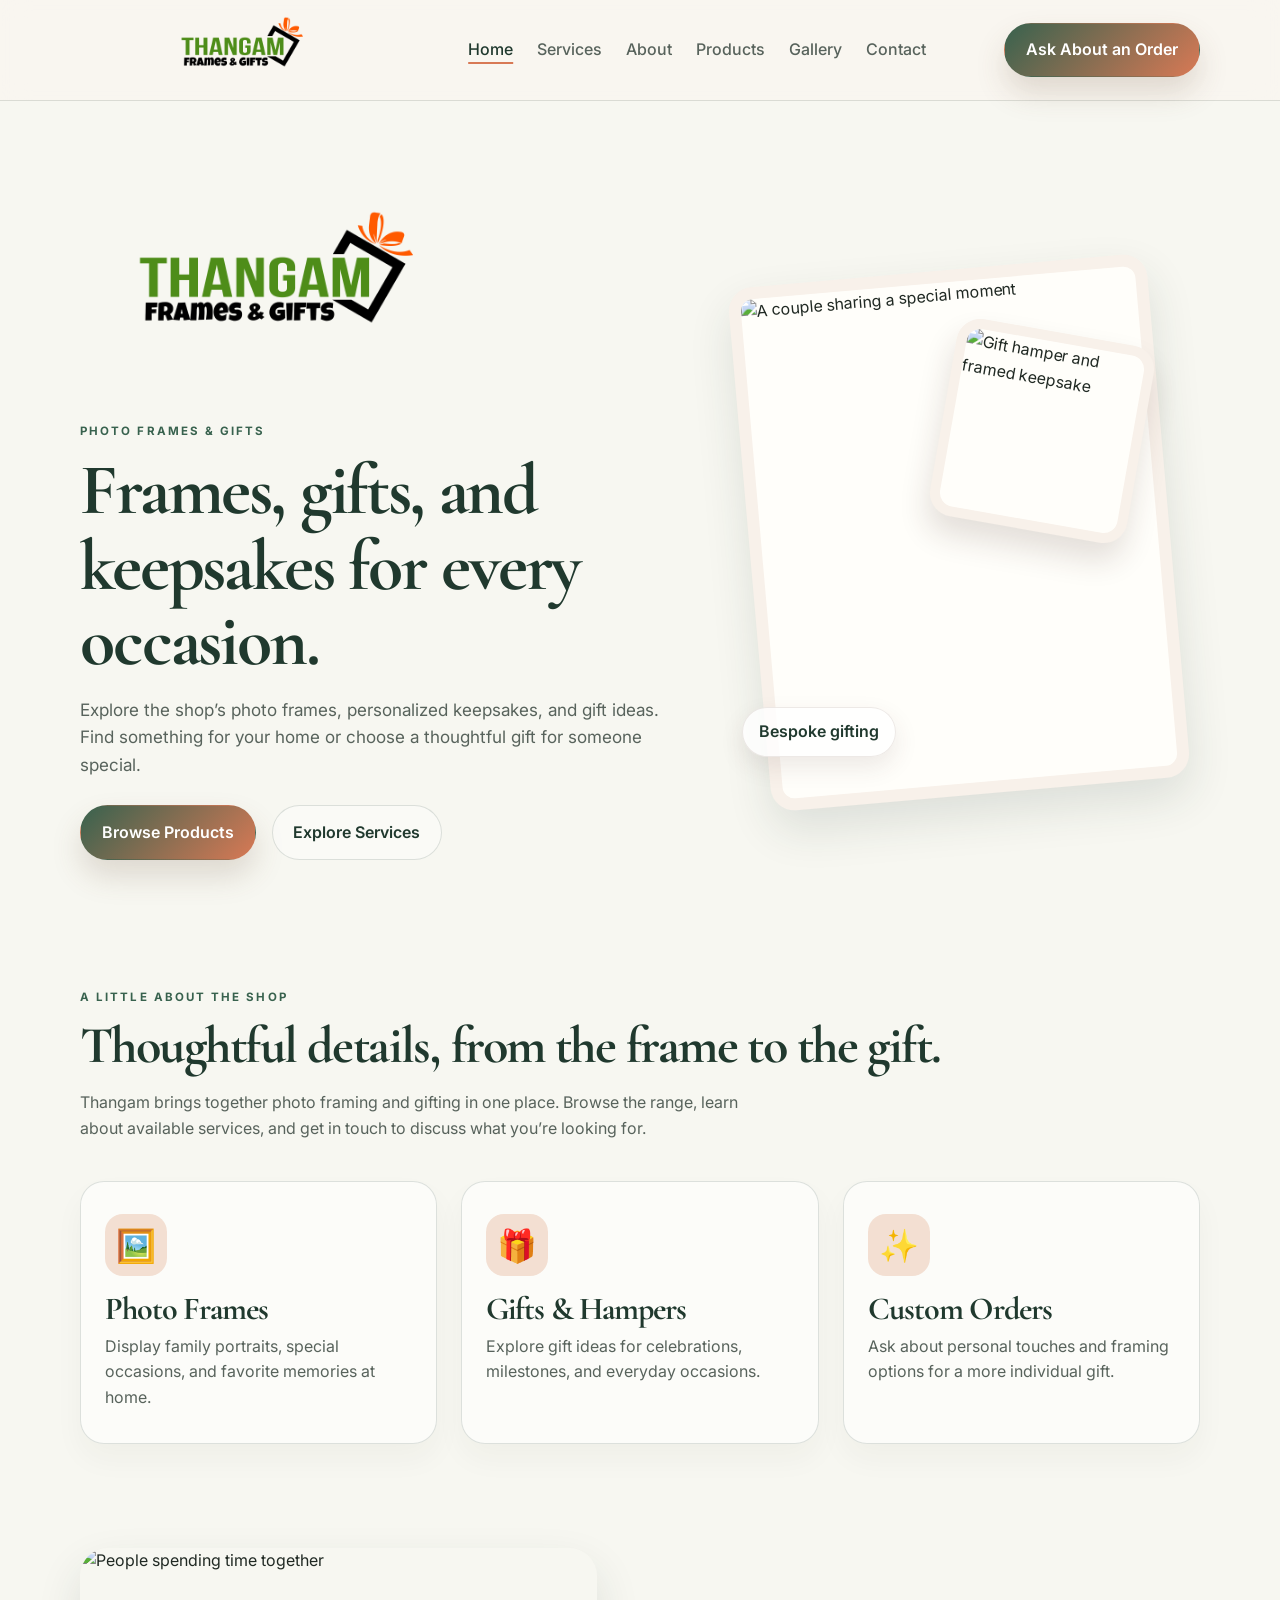
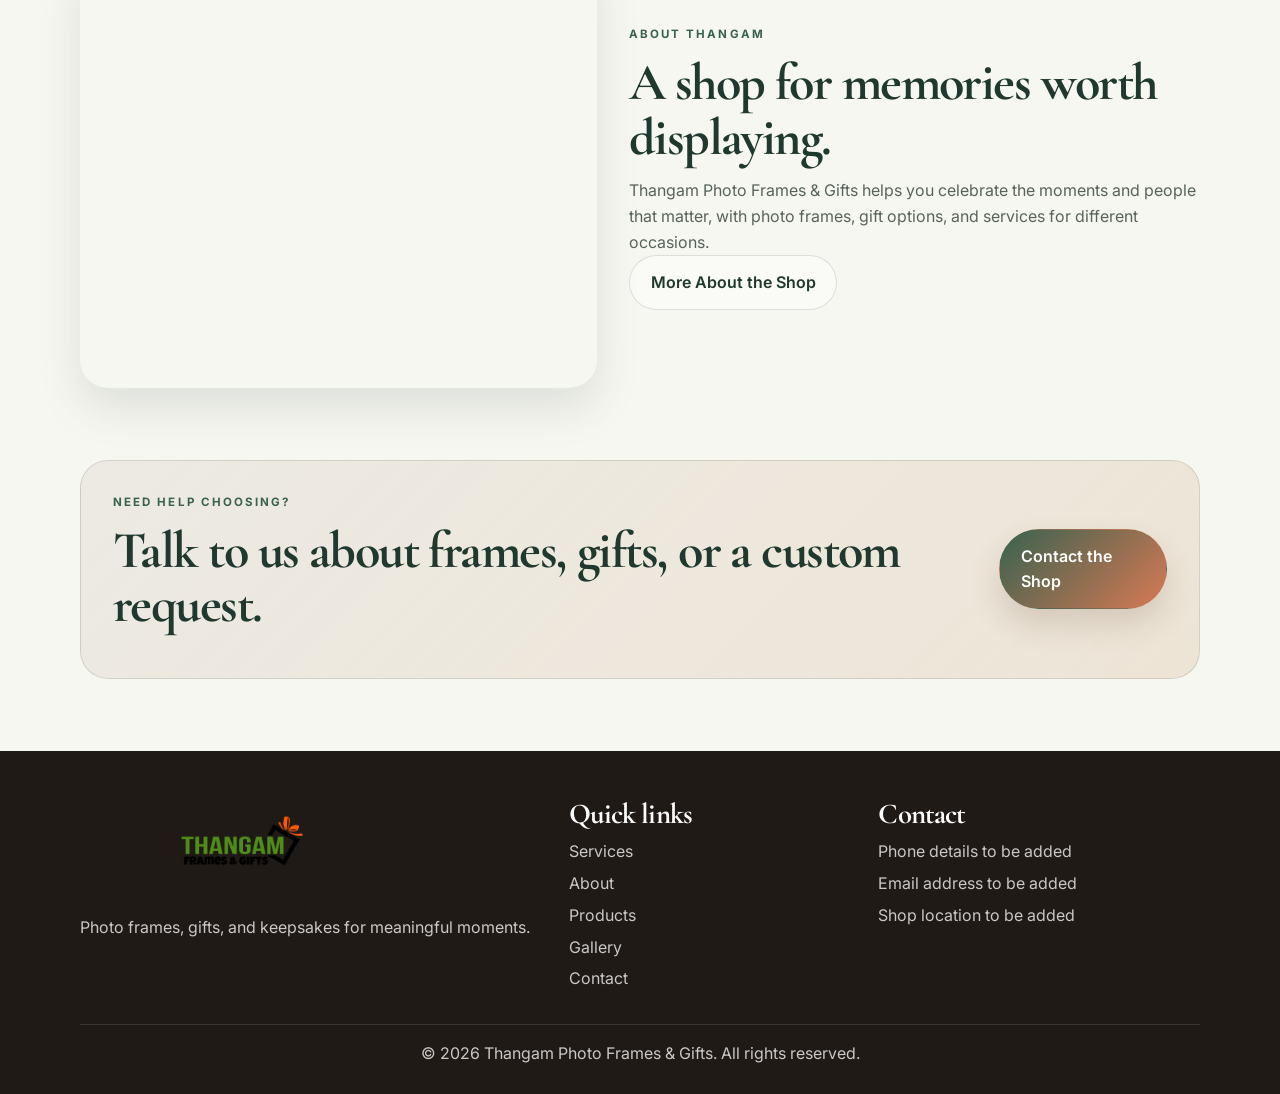
==== index.html @ ed3490eb "chnages" ====
<!DOCTYPE html>
<html lang="en">
  <head>
    <meta charset="UTF-8" />
    <meta name="viewport" content="width=device-width, initial-scale=1.0" />
    <title>Thangam Photo Frames & Gifts</title>
    <meta
      name="description"
      content="Thangam Photo Frames & Gifts offers beautifully crafted photo frames, custom gifting ideas, and meaningful keepsakes for every occasion."
    />
    <link rel="preconnect" href="https://fonts.googleapis.com" />
    <link rel="preconnect" href="https://fonts.gstatic.com" crossorigin />
    <link
      href="https://fonts.googleapis.com/css2?family=Cormorant+Garamond:wght@500;600;700&family=Inter:wght@400;500;600;700&display=swap"
      rel="stylesheet"
    />
    <link rel="stylesheet" href="styles.css" />
  </head>
  <body>
    <header class="site-header">
      <div class="container nav-wrap">
        <a href="index.html" class="brand" aria-label="Thangam Photo Frames and Gifts home">
          <img class="brand-logo" src="assets/thangam-logo.png" alt="" />
        </a>

        <button class="nav-toggle" aria-label="Toggle menu" aria-expanded="false">
          <span></span>
          <span></span>
          <span></span>
        </button>

        <nav class="main-nav" aria-label="Main navigation">
          <a href="index.html" aria-current="page">Home</a>
          <a href="services.html">Services</a>
          <a href="about.html">About</a>
          <a href="products.html">Products</a>
          <a href="gallery.html">Gallery</a>
          <a href="contact.html">Contact</a>
        </nav>

        <a href="contact.html" class="btn btn-primary nav-cta">Ask About an Order</a>
      </div>
    </header>

    <main>
      <section class="hero" id="home">
        <div class="container hero-grid">
          <div class="hero-copy">
            <img class="home-logo" src="assets/thangam-logo.png" alt="Thangam Photo Frames and Gifts logo" />
            <p class="eyebrow">Photo Frames & Gifts</p>
            <h1>Frames, gifts, and keepsakes for every occasion.</h1>
            <p class="lead">
              Explore the shop’s photo frames, personalized keepsakes, and gift ideas.
              Find something for your home or choose a thoughtful gift for someone special.
            </p>
            <div class="hero-actions">
              <a href="products.html" class="btn btn-primary">Browse Products</a>
              <a href="services.html" class="btn btn-secondary">Explore Services</a>
            </div>
          </div>

          <div class="hero-visual" aria-label="Decorative photo frame showcase">
            <div class="frame-card frame-large">
              <img
                src="https://images.unsplash.com/photo-1516589178581-6cd7833ae3b2?auto=format&fit=crop&w=900&q=80"
                alt="A couple sharing a special moment"
              />
            </div>
            <div class="frame-card frame-small top">
              <img
                src="https://images.unsplash.com/photo-1524758631624-e2822e304c36?auto=format&fit=crop&w=700&q=80"
                alt="Gift hamper and framed keepsake"
              />
            </div>
            <div class="badge">Bespoke gifting</div>
          </div>
        </div>
      </section>

      <section class="categories" id="overview">
        <div class="container section-heading">
          <p class="eyebrow">A little about the shop</p>
          <h2>Thoughtful details, from the frame to the gift.</h2>
          <p class="section-copy">Thangam brings together photo framing and gifting in one place. Browse the range, learn about available services, and get in touch to discuss what you’re looking for.</p>
        </div>

        <div class="container category-grid">
          <article class="category-card">
            <div class="icon">🖼️</div>
            <h3>Photo Frames</h3>
            <p>Display family portraits, special occasions, and favorite memories at home.</p>
          </article>
          <article class="category-card">
            <div class="icon">🎁</div>
            <h3>Gifts & Hampers</h3>
            <p>Explore gift ideas for celebrations, milestones, and everyday occasions.</p>
          </article>
          <article class="category-card">
            <div class="icon">✨</div>
            <h3>Custom Orders</h3>
            <p>Ask about personal touches and framing options for a more individual gift.</p>
          </article>
        </div>
      </section>

      <section class="about" id="about-preview">
        <div class="container about-grid">
          <div class="about-image">
            <img
              src="https://images.unsplash.com/photo-1529156069898-49953e39b3ac?auto=format&fit=crop&w=1000&q=80"
              alt="People spending time together"
            />
          </div>

          <div class="about-content">
            <p class="eyebrow">About Thangam</p>
            <h2>A shop for memories worth displaying.</h2>
            <p>
              Thangam Photo Frames & Gifts helps you celebrate the moments and people that matter,
              with photo frames, gift options, and services for different occasions.
            </p>
            <a href="about.html" class="btn btn-secondary">More About the Shop</a>
          </div>
        </div>
      </section>

      <section class="cta-strip">
        <div class="container cta-inner">
          <div>
            <p class="eyebrow">Need help choosing?</p>
            <h2>Talk to us about frames, gifts, or a custom request.</h2>
          </div>
          <a href="contact.html" class="btn btn-primary">Contact the Shop</a>
        </div>
      </section>
    </main>

    <footer class="site-footer" id="contact">
      <div class="container footer-grid">
        <div>
          <a href="index.html" class="brand footer-brand" aria-label="Thangam Photo Frames and Gifts home">
            <img class="brand-logo" src="assets/thangam-logo.png" alt="" />
          </a>
          <p>Photo frames, gifts, and keepsakes for meaningful moments.</p>
        </div>

        <div>
          <h3>Quick links</h3>
          <ul>
            <li><a href="services.html">Services</a></li>
            <li><a href="about.html">About</a></li>
            <li><a href="products.html">Products</a></li>
            <li><a href="gallery.html">Gallery</a></li>
            <li><a href="contact.html">Contact</a></li>
          </ul>
        </div>

        <div>
          <h3>Contact</h3>
          <ul>
            <li>Phone details to be added</li>
            <li>Email address to be added</li>
            <li>Shop location to be added</li>
          </ul>
        </div>
      </div>

      <div class="container bottom-bar">
        <p>© <span id="year"></span> Thangam Photo Frames & Gifts. All rights reserved.</p>
      </div>
    </footer>

    <script src="script.js"></script>
  </body>
</html>
---- styles.css ----
:root {
  --bg: #f7f7f1;
  --surface: #fffefa;
  --surface-strong: #e5eee6;
  --primary: #38624e;
  --primary-deep: #20392e;
  --accent: #d87955;
  --accent-soft: #f3dfd2;
  --text: #202923;
  --muted: #58635c;
  --line: rgba(32, 57, 46, 0.14);
  --shadow: 0 20px 45px rgba(32, 57, 46, 0.12);
}

* {
  margin: 0;
  padding: 0;
  box-sizing: border-box;
}

html {
  scroll-behavior: smooth;
}

body {
  font-family: "Inter", sans-serif;
  background: var(--bg);
  color: var(--text);
  line-height: 1.6;
}

img {
  display: block;
  width: 100%;
}

a {
  color: inherit;
  text-decoration: none;
}

button,
input,
textarea,
select {
  font: inherit;
}

.container {
  width: min(1120px, calc(100% - 2rem));
  margin: 0 auto;
}

.section-heading {
  margin-bottom: 2.5rem;
}

.section-heading.center {
  text-align: center;
}

.split {
  display: flex;
  justify-content: space-between;
  align-items: end;
  gap: 1rem;
}

.eyebrow {
  text-transform: uppercase;
  letter-spacing: 0.18em;
  font-size: 0.72rem;
  font-weight: 700;
  color: var(--primary);
  margin-bottom: 0.8rem;
}

h1,
h2,
h3 {
  font-family: "Cormorant Garamond", serif;
  line-height: 1.05;
  letter-spacing: -0.03em;
  color: var(--primary-deep);
}

h1 {
  font-size: 4.5rem;
  margin-bottom: 1rem;
}

h2 {
  font-size: 3.25rem;
  margin-bottom: 0.8rem;
}

h3 {
  font-size: 2rem;
  margin-bottom: 0.5rem;
}

p {
  color: var(--muted);
}

.site-header {
  position: sticky;
  top: 0;
  z-index: 20;
  background: rgba(249, 245, 240, 0.9);
  backdrop-filter: blur(14px);
  border-bottom: 1px solid var(--line);
}

.nav-wrap {
  display: flex;
  align-items: center;
  justify-content: space-between;
  gap: 1rem;
  min-height: 82px;
}

.brand {
  display: inline-flex;
  align-items: center;
  gap: 0.8rem;
}

.brand-logo {
  width: 310px;
  height: auto;
  max-height: 100px;
  object-fit: contain;
}

.home-logo {
  display: block;
  width: min(360px, 100%);
  height: auto;
  margin-bottom: 1.5rem;
}

.brand strong,
.brand small {
  display: block;
}

.brand strong {
  font-size: 1.1rem;
  color: var(--primary-deep);
}

.brand small {
  font-size: 0.7rem;
  color: var(--muted);
}

.brand-mark {
  width: 2.4rem;
  height: 2.4rem;
  display: grid;
  place-items: center;
  background: linear-gradient(135deg, var(--primary), var(--accent));
  color: white;
  font-family: "Cormorant Garamond", serif;
  font-size: 1.5rem;
  font-weight: 700;
  border-radius: 50%;
  box-shadow: var(--shadow);
}

.main-nav {
  display: flex;
  align-items: center;
  gap: 1.5rem;
}

.main-nav a {
  color: var(--muted);
  font-weight: 500;
  transition: color 0.2s ease;
}

.main-nav a:hover,
.main-nav a:focus-visible {
  color: var(--primary-deep);
}

.main-nav a[aria-current="page"] {
  color: var(--primary-deep);
  text-decoration: underline;
  text-decoration-color: var(--accent);
  text-decoration-thickness: 2px;
  text-underline-offset: 7px;
}

.nav-toggle {
  display: none;
  width: 46px;
  height: 46px;
  border: 1px solid var(--line);
  background: var(--surface);
  border-radius: 12px;
  flex-direction: column;
  justify-content: center;
  align-items: center;
  gap: 5px;
  cursor: pointer;
}

.nav-toggle span {
  display: block;
  width: 20px;
  height: 2px;
  background: var(--primary-deep);
  border-radius: 99px;
}

.btn {
  display: inline-flex;
  align-items: center;
  justify-content: center;
  min-height: 48px;
  padding: 0.85rem 1.3rem;
  border-radius: 999px;
  font-weight: 600;
  border: 1px solid transparent;
  transition: transform 0.2s ease, box-shadow 0.2s ease;
}

.btn:hover,
.btn:focus-visible {
  transform: translateY(-1px);
}

.btn-primary {
  background: linear-gradient(135deg, var(--primary), var(--accent));
  color: white;
  box-shadow: 0 16px 30px rgba(107, 75, 58, 0.18);
}

.btn-secondary {
  border-color: var(--line);
  background: rgba(255, 255, 255, 0.4);
  color: var(--primary-deep);
}

.hero {
  padding: 4.5rem 0 4rem;
}

.hero-grid {
  display: grid;
  grid-template-columns: 1.1fr 0.9fr;
  align-items: center;
  gap: 3rem;
}

.hero-copy .lead {
  font-size: 1.07rem;
  max-width: 600px;
  margin-bottom: 1.7rem;
}

.hero-actions {
  display: flex;
  flex-wrap: wrap;
  gap: 1rem;
  margin-bottom: 2rem;
}

.hero-stats {
  list-style: none;
  display: flex;
  flex-wrap: wrap;
  gap: 1.4rem;
}

.hero-stats li {
  min-width: 120px;
}

.hero-stats strong {
  display: block;
  font-size: 1.4rem;
  color: var(--primary-deep);
}

.hero-stats span {
  color: var(--muted);
  font-size: 0.9rem;
}

.hero-visual {
  position: relative;
  min-height: 560px;
  display: grid;
  place-items: center;
}

.frame-card {
  overflow: hidden;
  background: var(--surface);
  border: 12px solid #f8f1ea;
  border-radius: 24px;
  box-shadow: var(--shadow);
}

.frame-large {
  width: min(100%, 420px);
  aspect-ratio: 4 / 5;
  transform: rotate(-5deg);
}

.frame-small {
  position: absolute;
  width: 200px;
  aspect-ratio: 1;
  border-width: 10px;
  transform: rotate(10deg);
  box-shadow: 0 18px 30px rgba(62, 36, 27, 0.14);
}

.frame-small.top {
  right: 12%;
  top: 14%;
}

.frame-card img {
  height: 100%;
  object-fit: cover;
}

.badge {
  position: absolute;
  left: 5%;
  bottom: 10%;
  background: rgba(255, 255, 255, 0.8);
  border: 1px solid rgba(107, 75, 58, 0.12);
  color: var(--primary-deep);
  border-radius: 999px;
  padding: 0.7rem 1rem;
  font-weight: 600;
  box-shadow: 0 10px 25px rgba(77, 52, 45, 0.1);
}

.categories,
.featured,
.about,
.testimonials {
  padding: 2rem 0 4.5rem;
}

.category-grid,
.product-grid,
.testimonial-grid,
.footer-grid {
  display: grid;
  gap: 1.5rem;
}

.category-grid {
  grid-template-columns: repeat(3, minmax(0, 1fr));
}

.category-card,
.product-card,
blockquote {
  background: rgba(255, 255, 255, 0.6);
  border: 1px solid var(--line);
  border-radius: 24px;
  box-shadow: 0 15px 30px rgba(62, 39, 32, 0.04);
}

.category-card {
  padding: 2rem 1.5rem;
}

.icon {
  width: 62px;
  height: 62px;
  display: grid;
  place-items: center;
  background: var(--accent-soft);
  border-radius: 18px;
  font-size: 2rem;
  margin-bottom: 1rem;
}

.product-grid {
  grid-template-columns: repeat(4, minmax(0, 1fr));
}

.product-card {
  overflow: hidden;
}

.product-card img {
  height: 280px;
  object-fit: cover;
}

.product-info {
  padding: 1.2rem 1.1rem 1.5rem;
}

.tag {
  display: inline-block;
  padding: 0.45rem 0.7rem;
  border-radius: 999px;
  background: var(--surface-strong);
  color: var(--primary);
  font-size: 0.72rem;
  font-weight: 700;
  letter-spacing: 0.04em;
  text-transform: uppercase;
  margin-bottom: 0.75rem;
}

.product-info p {
  margin-top: 0.2rem;
  font-size: 0.95rem;
}

.catalog-intro {
  max-width: 720px;
  margin-bottom: 1.4rem;
}

.catalog-nav {
  display: flex;
  flex-wrap: wrap;
  gap: 0.7rem 1.5rem;
  padding: 0 0 1.3rem;
  border-bottom: 1px solid var(--line);
}

.catalog-nav a {
  color: var(--primary);
  font-weight: 600;
}

.catalog-nav a:hover,
.catalog-nav a:focus-visible {
  color: var(--accent);
  text-decoration: underline;
  text-underline-offset: 4px;
}

.catalog-category {
  padding: 2.5rem 0;
  border-bottom: 1px solid var(--line);
  scroll-margin-top: 125px;
}

.catalog-heading {
  display: flex;
  align-items: end;
  justify-content: space-between;
  gap: 1rem;
}

.catalog-kicker {
  display: block;
  margin-bottom: 0.5rem;
  color: var(--accent);
  font-size: 0.75rem;
  font-weight: 700;
  letter-spacing: 0.12em;
  text-transform: uppercase;
}

.catalog-heading h2 {
  margin-bottom: 0;
}

.serial-format {
  padding-bottom: 0.45rem;
  color: var(--muted);
  white-space: nowrap;
}

.serial-format strong {
  margin-left: 0.35rem;
  padding: 0.45rem 0.65rem;
  border: 1px solid var(--line);
  background: var(--surface);
  color: var(--primary-deep);
  font-family: monospace;
  font-size: 0.95rem;
}

.catalog-description {
  margin: 0.85rem 0 1.5rem;
}

.catalog-empty {
  display: flex;
  align-items: center;
  gap: 1.2rem;
  padding: 1.25rem 0;
  border-top: 1px solid var(--line);
}

.empty-code {
  color: var(--accent);
  font-family: "Cormorant Garamond", serif;
  font-size: 3rem;
  font-weight: 700;
  line-height: 1;
}

.catalog-empty h3 {
  margin-bottom: 0.25rem;
  font-size: 1.65rem;
}

.catalog-empty p {
  max-width: 720px;
}

.catalog-product-card {
  display: grid;
  grid-template-columns: 240px minmax(0, 1fr);
  align-items: center;
  gap: 1.5rem;
  padding: 1.35rem 0;
  border-top: 1px solid var(--line);
}

.catalog-product-image {
  width: min(100%, 240px);
  height: auto;
  aspect-ratio: 1;
  object-fit: contain;
  background: #fff;
  border: 1px solid var(--line);
  border-radius: 8px;
}

.product-serial {
  margin-bottom: 0.35rem;
  color: var(--accent);
  font-family: monospace;
  font-size: 0.9rem;
  font-weight: 700;
}

.catalog-product-details h3 {
  margin-bottom: 0.4rem;
}

.whatsapp-order-button {
  margin-top: 1rem;
  background: #18864b;
  box-shadow: 0 12px 24px rgba(24, 134, 75, 0.16);
}

.whatsapp-order-button:hover,
.whatsapp-order-button:focus-visible {
  background: #126b3b;
}

.product-price {
  display: flex;
  gap: 0.65rem;
  margin-top: 0.9rem;
}

.product-price span {
  color: var(--muted);
}

.product-price strong {
  color: var(--primary-deep);
}

.text-link {
  color: var(--primary);
  font-weight: 600;
}

.page-hero {
  padding: 5rem 0;
  background-color: #e8f0e9;
  background-image: repeating-linear-gradient(135deg, transparent 0 18px, rgba(32, 57, 46, 0.025) 18px 19px);
}

.page-hero-inner {
  max-width: 820px;
}

.page-hero h1 {
  max-width: 760px;
}

.page-hero p:not(.eyebrow) {
  max-width: 650px;
  font-size: 1.08rem;
}

.content-section {
  padding: 4rem 0 5rem;
}

.section-copy {
  max-width: 700px;
  margin-top: 1rem;
}

.service-grid {
  display: grid;
  grid-template-columns: repeat(2, minmax(0, 1fr));
  gap: 1.2rem;
}

.service-card {
  min-height: 260px;
  padding: 2rem;
  background: var(--surface);
  border: 1px solid var(--line);
  border-radius: 20px;
}

.service-number {
  display: block;
  margin-bottom: 2rem;
  color: var(--accent);
  font-size: 0.85rem;
  font-weight: 700;
}

.service-card .text-link {
  display: inline-block;
  margin-top: 1rem;
}

.story-layout {
  display: grid;
  grid-template-columns: 1fr 1fr;
  align-items: center;
  gap: 3rem;
}

.story-image {
  overflow: hidden;
  border-radius: 24px;
}

.story-image img {
  min-height: 430px;
  height: 100%;
  object-fit: cover;
}

.story-copy p + p {
  margin-top: 1rem;
}

.values-band {
  padding: 3.5rem 0;
  background: #e8f0e9;
}

.values-inner {
  display: grid;
  grid-template-columns: 1fr 1fr;
  align-items: center;
  gap: 3rem;
}

.value-list {
  display: grid;
  gap: 0.9rem;
  list-style: none;
  color: var(--primary-deep);
}

.value-list li::before {
  content: "—";
  margin-right: 0.7rem;
  color: var(--accent);
}

.gallery-grid {
  display: grid;
  grid-template-columns: repeat(3, minmax(0, 1fr));
  grid-auto-rows: 250px;
  gap: 1rem;
}

.gallery-item {
  position: relative;
  overflow: hidden;
  border-radius: 16px;
  background: var(--surface-strong);
}

.gallery-item img {
  width: 100%;
  height: 100%;
  object-fit: cover;
  transition: transform 0.45s ease;
}

.gallery-item:hover img {
  transform: scale(1.035);
}

.gallery-item figcaption {
  position: absolute;
  right: 0;
  bottom: 0;
  left: 0;
  padding: 2.5rem 1rem 1rem;
  color: white;
  font-weight: 600;
  background: linear-gradient(transparent, rgba(20, 30, 25, 0.72));
}

.gallery-tall {
  grid-row: span 2;
}

.gallery-wide {
  grid-column: span 2;
}

.contact-layout {
  display: grid;
  grid-template-columns: 0.8fr 1.2fr;
  gap: 3rem;
}

.contact-details {
  display: grid;
  gap: 0.8rem;
}

.contact-detail {
  padding: 1.4rem 1.5rem;
  border-left: 3px solid var(--accent);
  background: var(--surface);
}

.detail-label {
  display: block;
  margin-bottom: 0.3rem;
  color: var(--primary);
  font-size: 0.75rem;
  font-weight: 700;
  letter-spacing: 0.08em;
  text-transform: uppercase;
}

.contact-detail h3 {
  font-size: 1.7rem;
}

.about-grid {
  display: grid;
  grid-template-columns: 0.95fr 1.05fr;
  align-items: center;
  gap: 2rem;
}

.about-image {
  overflow: hidden;
  border-radius: 28px;
  box-shadow: var(--shadow);
}

.about-image img {
  height: 100%;
  min-height: 440px;
  object-fit: cover;
}

.check-list {
  margin-top: 1.4rem;
  list-style: none;
  display: grid;
  gap: 0.8rem;
  color: var(--primary-deep);
}

.check-list li {
  display: flex;
  align-items: center;
  gap: 0.7rem;
  font-weight: 500;
}

.check-list li::before {
  content: "✓";
  display: grid;
  place-items: center;
  width: 26px;
  height: 26px;
  background: var(--accent-soft);
  color: var(--primary);
  border-radius: 50%;
  font-weight: 700;
}

.testimonial-grid {
  grid-template-columns: repeat(3, minmax(0, 1fr));
}

blockquote {
  padding: 1.8rem 1.5rem;
  font-size: 1rem;
  color: var(--primary-deep);
}

blockquote footer {
  margin-top: 1rem;
  color: var(--primary);
  font-weight: 600;
}

.cta-strip {
  padding: 0 0 4.5rem;
}

.cta-inner {
  display: flex;
  align-items: center;
  justify-content: space-between;
  gap: 1rem;
  padding: 2rem 2rem;
  border-radius: 28px;
  background: linear-gradient(135deg, rgba(107, 75, 58, 0.07), rgba(200, 155, 108, 0.2));
  border: 1px solid var(--line);
}

.site-footer {
  background: #201a17;
  color: rgba(255, 255, 255, 0.8);
  padding-top: 3rem;
}

.footer-grid {
  grid-template-columns: 1.3fr 0.8fr 0.9fr;
  align-items: start;
}

.footer-brand {
  margin-bottom: 1rem;
}

.footer-brand .brand-logo {
  width: 310px;
}

.footer-brand strong,
.footer-brand small {
  color: #fff;
}

.site-footer h3 {
  font-size: 1.8rem;
  color: #fff;
  margin-bottom: 0.6rem;
}

.site-footer p,
.site-footer li,
.site-footer a {
  color: rgba(255, 255, 255, 0.76);
}

.site-footer ul {
  list-style: none;
  display: grid;
  gap: 0.4rem;
}

.bottom-bar {
  margin-top: 2rem;
  border-top: 1px solid rgba(255, 255, 255, 0.12);
  padding: 1rem 0 1.7rem;
  text-align: center;
}

@media (max-width: 900px) {
  .brand-logo {
    width: 290px;
    max-height: 94px;
  }

  .footer-brand .brand-logo {
    width: 290px;
  }

  h1 {
    font-size: 3.75rem;
  }

  h2 {
    font-size: 2.75rem;
  }

  .hero-grid,
  .about-grid,
  .category-grid,
  .product-grid,
  .testimonial-grid,
  .footer-grid {
    grid-template-columns: 1fr 1fr;
  }

  .hero-grid,
  .about-grid,
  .story-layout,
  .values-inner,
  .contact-layout {
    grid-template-columns: 1fr;
  }

  .gallery-grid {
    grid-template-columns: repeat(2, minmax(0, 1fr));
  }

  .main-nav {
    position: absolute;
    top: calc(100% + 10px);
    right: 1rem;
    left: 1rem;
    z-index: 1;
    display: none;
    flex-direction: column;
    align-items: flex-start;
    background: var(--surface);
    border: 1px solid var(--line);
    border-radius: 20px;
    padding: 1rem;
    box-shadow: var(--shadow);
  }

  .main-nav.open {
    display: flex;
  }

  .nav-toggle {
    display: flex;
  }

  .nav-cta {
    display: none;
  }
}

@media (max-width: 640px) {
  h1 {
    font-size: 2.8rem;
  }

  h2 {
    font-size: 2.3rem;
  }

  h3 {
    font-size: 1.8rem;
  }

  .hero {
    padding-top: 3.2rem;
  }

  .brand-logo {
    width: 260px;
    max-height: 88px;
  }

  .footer-brand .brand-logo {
    width: 260px;
  }

  .hero-stats,
  .category-grid,
  .product-grid,
  .testimonial-grid,
  .footer-grid,
  .service-grid,
  .gallery-grid {
    grid-template-columns: 1fr;
  }

  .page-hero {
    padding: 3.5rem 0;
  }

  .content-section {
    padding: 3rem 0;
  }

  .catalog-nav {
    display: grid;
    grid-template-columns: repeat(2, minmax(0, 1fr));
    gap: 0.75rem;
  }

  .catalog-category {
    padding: 2rem 0;
  }

  .catalog-heading {
    align-items: flex-start;
    flex-direction: column;
    gap: 0.75rem;
  }

  .catalog-product-card {
    grid-template-columns: 1fr;
    gap: 1rem;
  }

  .serial-format {
    padding-bottom: 0;
  }

  .gallery-grid {
    grid-auto-rows: 280px;
  }

  .gallery-tall,
  .gallery-wide {
    grid-column: auto;
    grid-row: auto;
  }

  .hero-stats {
    display: grid;
    gap: 0.8rem;
  }

  .cta-inner,
  .split {
    flex-direction: column;
    align-items: flex-start;
  }

  .frame-small.top {
    right: 0;
    width: 145px;
  }

  .frame-large {
    width: min(100%, 360px);
  }
}
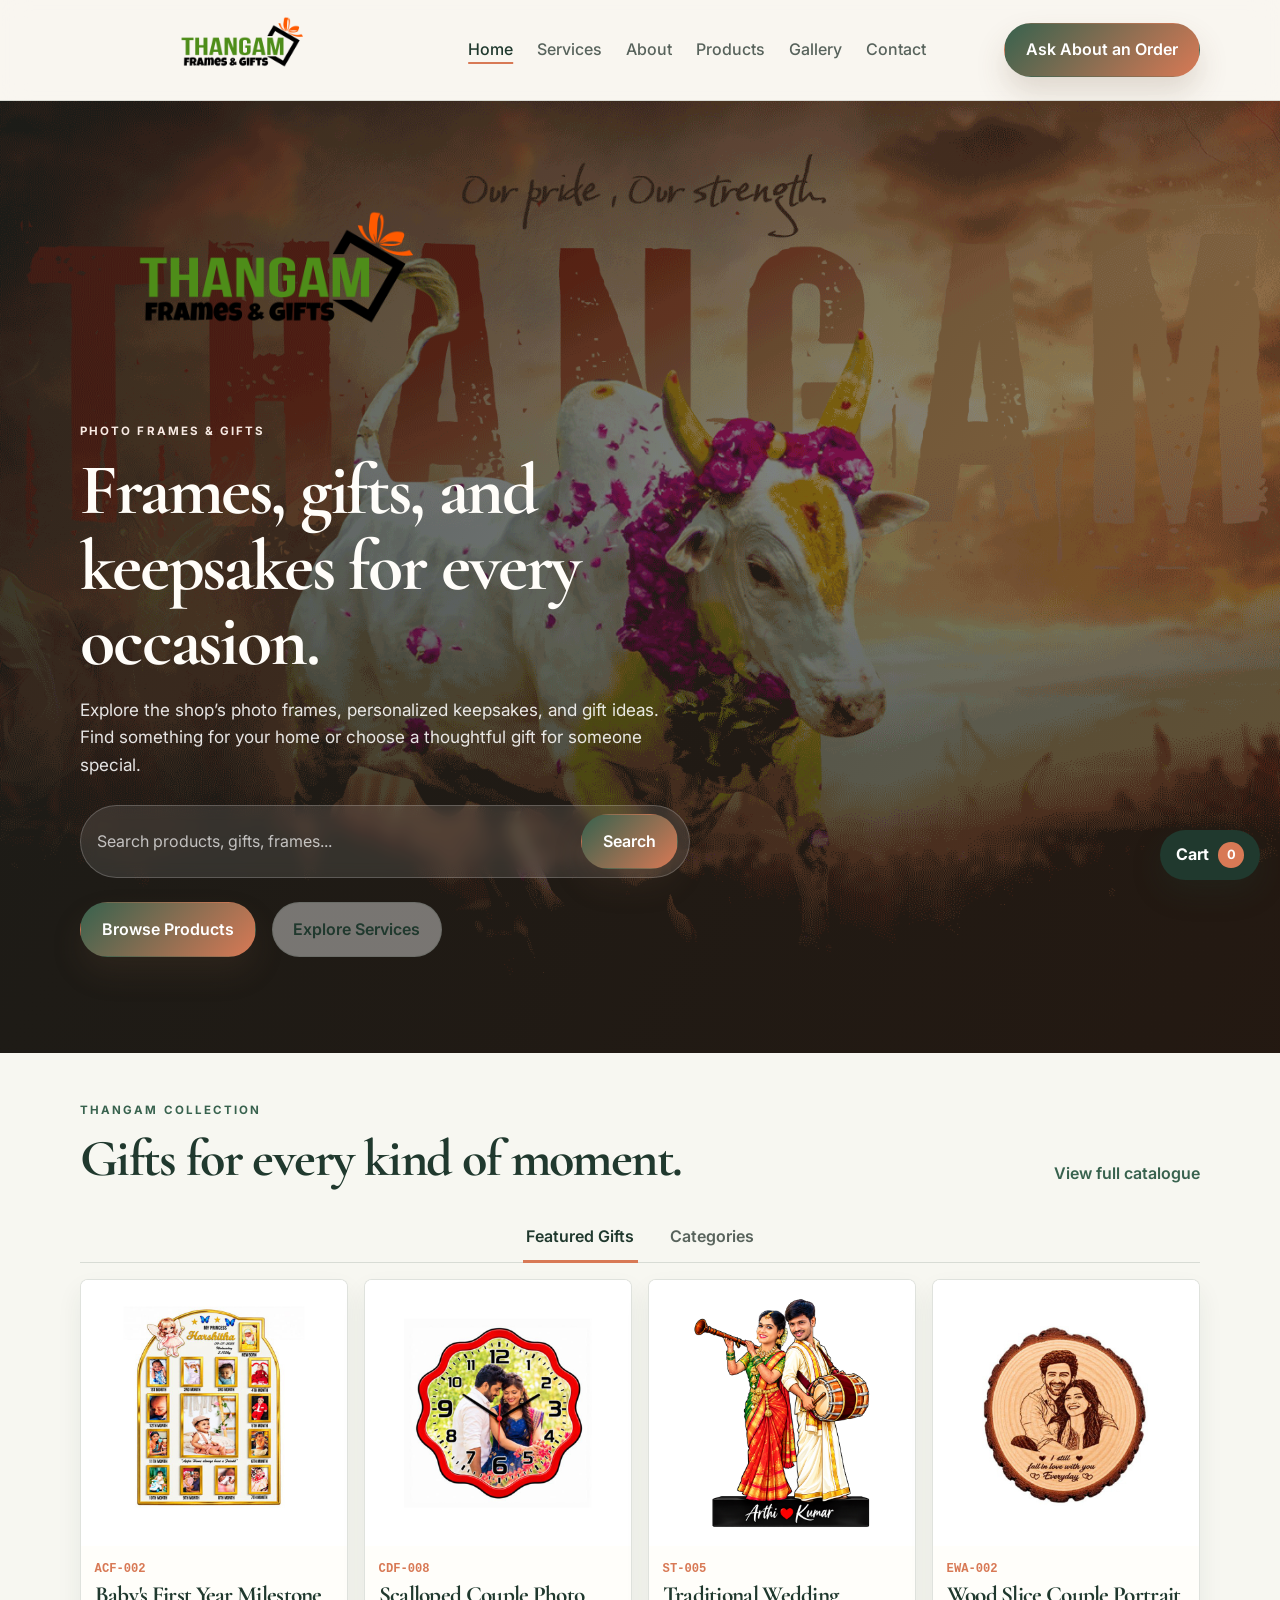
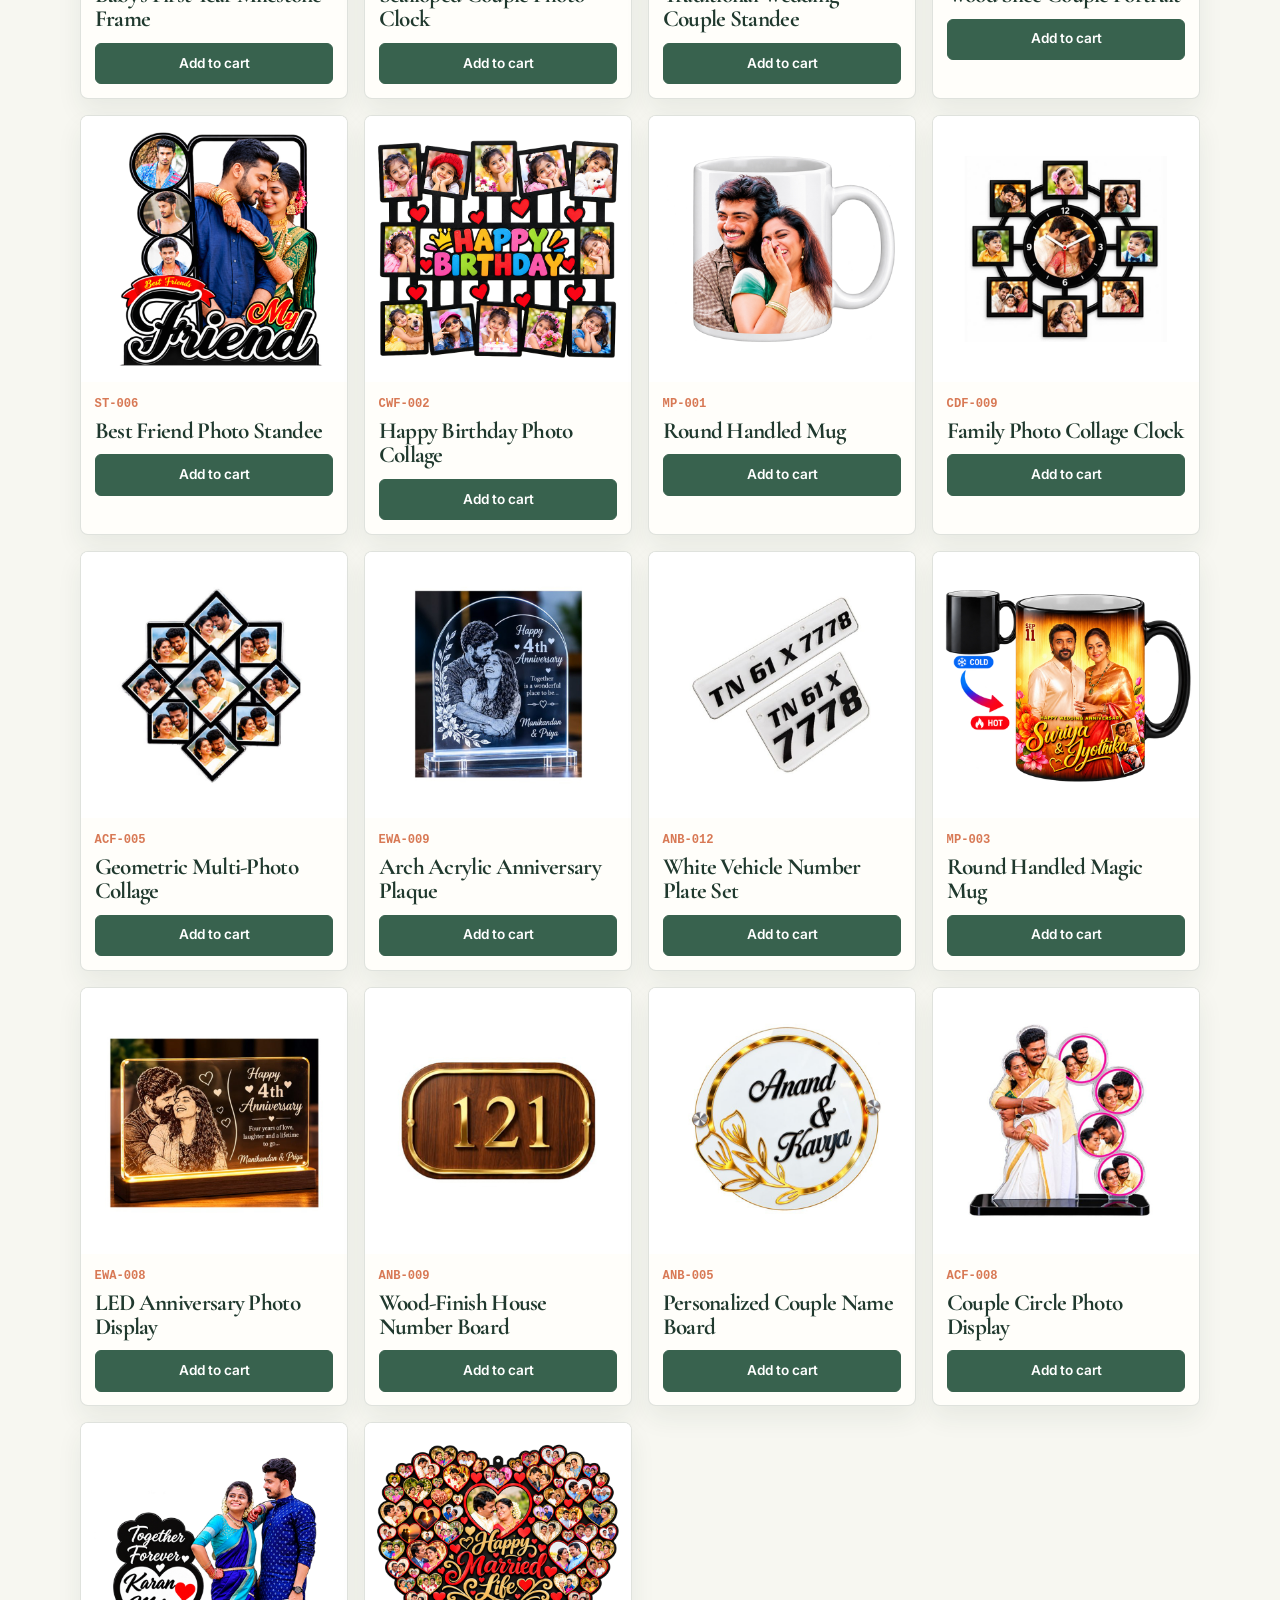
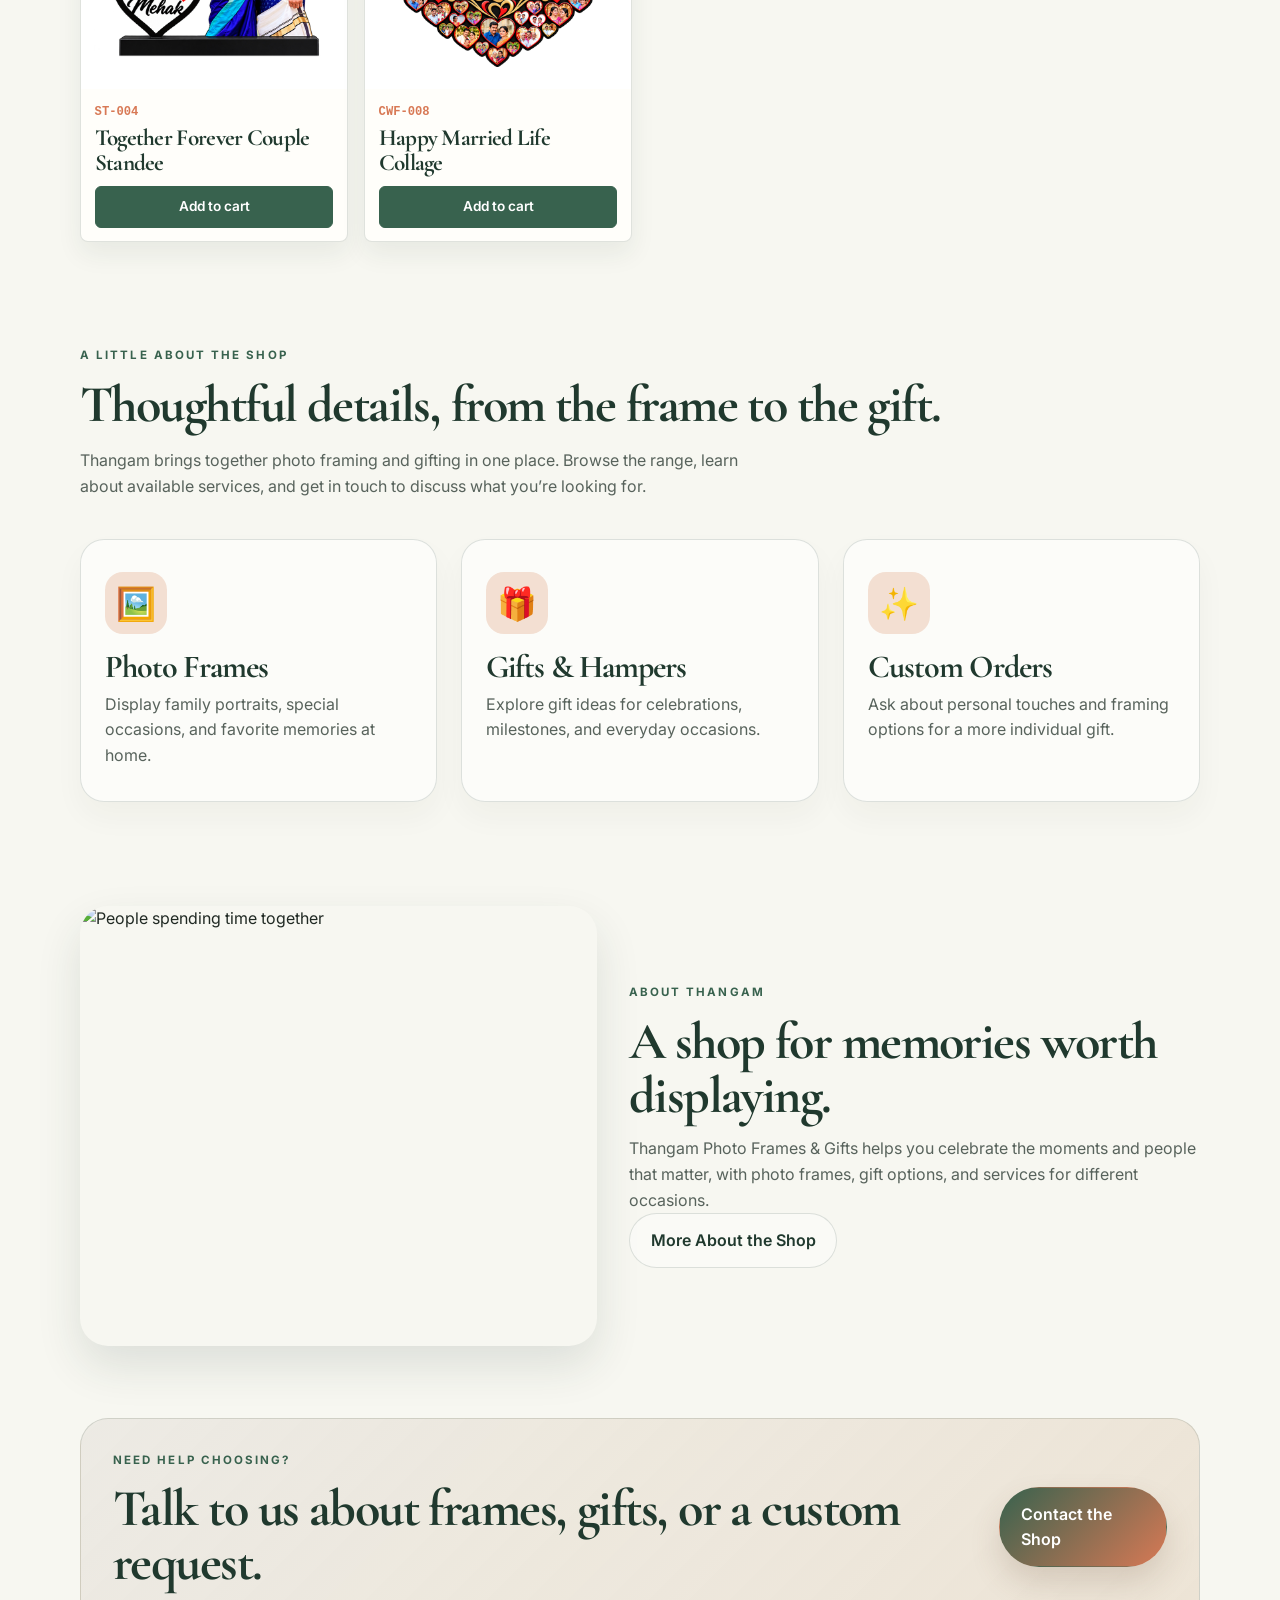
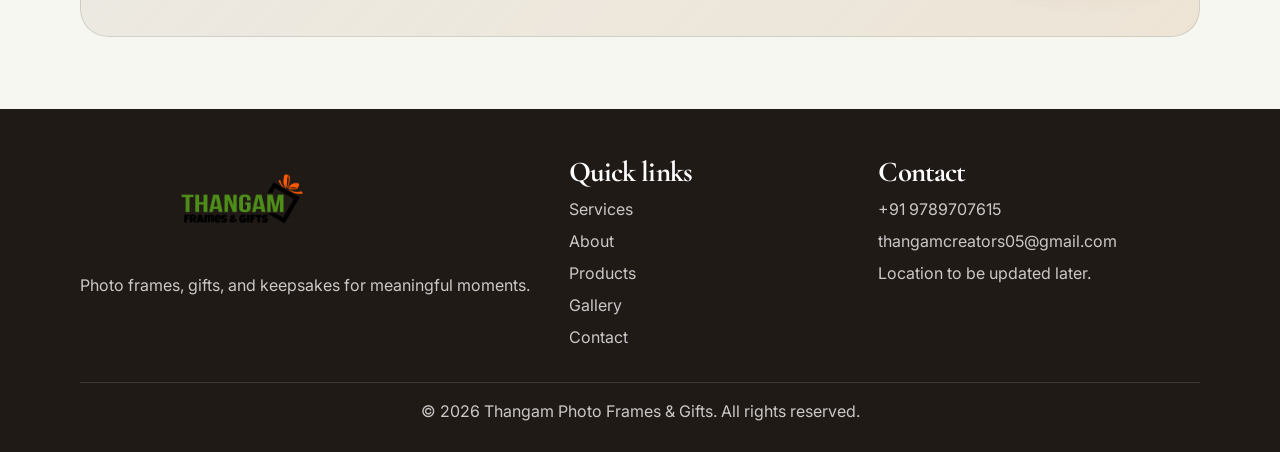
==== commit bef658c6: "Add cart-based WhatsApp ordering" ====
--- a/index.html
+++ b/index.html
@@ -53,27 +53,43 @@
               Explore the shop’s photo frames, personalized keepsakes, and gift ideas.
               Find something for your home or choose a thoughtful gift for someone special.
             </p>
+
+            <form class="hero-search-form" action="products.html" method="get">
+              <label class="sr-only" for="home-product-search">Search products</label>
+              <input
+                id="home-product-search"
+                type="search"
+                name="search"
+                placeholder="Search products, gifts, frames..."
+                aria-label="Search products"
+              />
+              <button type="submit" class="btn btn-primary">Search</button>
+            </form>
+
             <div class="hero-actions">
               <a href="products.html" class="btn btn-primary">Browse Products</a>
               <a href="services.html" class="btn btn-secondary">Explore Services</a>
             </div>
           </div>
-
-          <div class="hero-visual" aria-label="Decorative photo frame showcase">
-            <div class="frame-card frame-large">
-              <img
-                src="https://images.unsplash.com/photo-1516589178581-6cd7833ae3b2?auto=format&fit=crop&w=900&q=80"
-                alt="A couple sharing a special moment"
-              />
-            </div>
-            <div class="frame-card frame-small top">
-              <img
-                src="https://images.unsplash.com/photo-1524758631624-e2822e304c36?auto=format&fit=crop&w=700&q=80"
-                alt="Gift hamper and framed keepsake"
-              />
-            </div>
-            <div class="badge">Bespoke gifting</div>
-          </div>
+        </div>
+      </section>
+
+      <section class="home-products" id="gift-collection" aria-label="Gift collection">
+        <div class="container">
+          <div class="home-products-heading">
+            <div>
+              <p class="eyebrow">Thangam collection</p>
+              <h2>Gifts for every kind of moment.</h2>
+            </div>
+            <a href="products.html" class="text-link">View full catalogue</a>
+          </div>
+
+          <div class="home-products-tabs" role="tablist" aria-label="Gift collection views">
+            <button class="home-products-tab is-active" type="button" role="tab" aria-selected="true" data-view="featured">Featured Gifts</button>
+            <button class="home-products-tab" type="button" role="tab" aria-selected="false" data-view="categories">Categories</button>
+          </div>
+          <div class="home-category-filters" id="homeCategoryFilters" aria-label="Filter by product category" hidden></div>
+          <div class="home-product-grid" id="homeProductsGrid" aria-live="polite" aria-busy="true"></div>
         </div>
       </section>
 
@@ -158,9 +174,9 @@
         <div>
           <h3>Contact</h3>
           <ul>
-            <li>Phone details to be added</li>
-            <li>Email address to be added</li>
-            <li>Shop location to be added</li>
+            <li><a href="tel:+919789707615">+91 9789707615</a></li>
+            <li><a href="mailto:thangamcreators05@gmail.com">thangamcreators05@gmail.com</a></li>
+            <li>Location to be updated later.</li>
           </ul>
         </div>
       </div>
@@ -170,6 +186,46 @@
       </div>
     </footer>
 
+    <button class="cart-floating-button" id="cartToggle" type="button" aria-controls="orderCart" aria-expanded="false">Cart <span id="cartCount" class="cart-count">0</span></button>
+    <div class="cart-overlay" id="cartOverlay" hidden>
+      <button class="cart-backdrop" type="button" data-close-cart aria-label="Close order cart"></button>
+      <aside class="cart-drawer" id="orderCart" role="dialog" aria-modal="true" aria-labelledby="cartTitle" tabindex="-1">
+        <div class="cart-header">
+          <div><p class="eyebrow">Your selection</p><h2 id="cartTitle">Order cart</h2></div>
+          <button class="cart-close" type="button" data-close-cart>Close</button>
+        </div>
+        <div class="cart-items" id="cartItems" aria-live="polite"></div>
+        <div class="cart-total"><span>Estimated total</span><strong id="cartTotal">Price on request</strong></div>
+        <form class="order-form" id="orderForm">
+          <fieldset>
+            <legend>Customer details</legend>
+            <label>Customer name<input name="customerName" type="text" autocomplete="name" required /></label>
+            <label>Mobile number<input name="customerMobile" type="tel" autocomplete="tel" minlength="8" maxlength="20" required /></label>
+            <label>Delivery address<textarea name="customerAddress" autocomplete="street-address" rows="2" required></textarea></label>
+          </fieldset>
+          <fieldset>
+            <legend>Booking and delivery</legend>
+            <label>Booking time<input name="bookingTime" type="datetime-local" /></label>
+            <label>Requested delivery time<input name="deliveryTime" type="datetime-local" /></label>
+            <div class="order-choice-group">
+              <span>Delivery method</span>
+              <label><input name="deliveryMethod" type="radio" value="Bus / courier" /> Bus / courier</label>
+              <label><input name="deliveryMethod" type="radio" value="Shop pickup" checked /> Shop pickup</label>
+              <label><input name="deliveryMethod" type="radio" value="Home delivery" /> Home delivery</label>
+            </div>
+          </fieldset>
+          <fieldset>
+            <legend>Payment</legend>
+            <div class="order-choice-group">
+              <label><input name="paymentMethod" type="radio" value="Cash" checked /> Cash</label>
+              <label><input name="paymentMethod" type="radio" value="UPI / Online Payment" /> UPI / Online Payment</label>
+            </div>
+            <label>Advance paid (₹)<input name="advancePaid" type="number" min="0" step="1" value="0" inputmode="numeric" /></label>
+          </fieldset>
+          <button class="btn btn-primary order-submit" type="submit">Continue to WhatsApp</button>
+        </form>
+      </aside>
+    </div>
     <script src="script.js"></script>
   </body>
 </html>
--- a/styles.css
+++ b/styles.css
@@ -245,28 +245,104 @@
   color: var(--primary-deep);
 }
 
+:root {
+  --hero-bg: url('assets/hero-background.gif');
+}
+
 .hero {
+  position: relative;
   padding: 4.5rem 0 4rem;
+  background:
+    linear-gradient(120deg, rgba(22, 30, 28, 0.74), rgba(22, 30, 28, 0.35)),
+    var(--hero-bg) center center / cover no-repeat;
 }
 
 .hero-grid {
   display: grid;
-  grid-template-columns: 1.1fr 0.9fr;
+  grid-template-columns: 1fr;
   align-items: center;
   gap: 3rem;
 }
 
+.hero-copy {
+  position: relative;
+  z-index: 1;
+  max-width: 760px;
+}
+
+.hero-copy .eyebrow,
+.hero-copy h1,
+.hero-copy .lead,
+.hero-copy .hero-search-form,
+.hero-copy .hero-actions {
+  position: relative;
+  z-index: 1;
+}
+
+.hero-copy .eyebrow {
+  color: #f8eae3;
+}
+
+.hero-copy h1 {
+  color: #fffdf9;
+  max-width: 620px;
+}
+
 .hero-copy .lead {
+  color: rgba(255, 255, 255, 0.88);
   font-size: 1.07rem;
   max-width: 600px;
   margin-bottom: 1.7rem;
 }
 
+.hero-search-form {
+  display: flex;
+  align-items: center;
+  gap: 0.8rem;
+  max-width: 610px;
+  margin-bottom: 1.5rem;
+  background: rgba(255, 255, 255, 0.1);
+  border: 1px solid rgba(255, 255, 255, 0.2);
+  border-radius: 999px;
+  padding: 0.5rem 0.7rem 0.5rem 1rem;
+  backdrop-filter: blur(8px);
+}
+
+.hero-search-form input {
+  flex: 1;
+  min-width: 0;
+  border: none;
+  background: transparent;
+  color: #fff;
+  font-size: 1rem;
+  outline: none;
+}
+
+.hero-search-form input::placeholder {
+  color: rgba(255, 255, 255, 0.7);
+}
+
+.hero-search-form .btn {
+  min-height: 44px;
+}
+
 .hero-actions {
   display: flex;
   flex-wrap: wrap;
   gap: 1rem;
   margin-bottom: 2rem;
+}
+
+.sr-only {
+  position: absolute;
+  width: 1px;
+  height: 1px;
+  padding: 0;
+  margin: -1px;
+  overflow: hidden;
+  clip: rect(0, 0, 0, 0);
+  white-space: nowrap;
+  border: 0;
 }
 
 .hero-stats {
@@ -291,57 +367,136 @@
   font-size: 0.9rem;
 }
 
-.hero-visual {
+.home-products {
+  padding: 3rem 0 4.5rem;
+}
+
+.home-products-heading {
+  display: flex;
+  align-items: end;
+  justify-content: space-between;
+  gap: 1rem;
+  margin-bottom: 1.5rem;
+}
+
+.home-products-heading h2 {
+  margin-bottom: 0;
+}
+
+.home-products-tabs {
+  display: flex;
+  justify-content: center;
+  gap: 1.8rem;
+  margin-bottom: 1rem;
+  border-bottom: 1px solid var(--line);
+}
+
+.home-products-tab {
   position: relative;
-  min-height: 560px;
-  display: grid;
-  place-items: center;
-}
-
-.frame-card {
+  padding: 0.8rem 0.2rem;
+  border: 0;
+  background: transparent;
+  color: var(--muted);
+  font-weight: 600;
+  cursor: pointer;
+}
+
+.home-products-tab.is-active {
+  color: var(--primary-deep);
+}
+
+.home-products-tab.is-active::after {
+  position: absolute;
+  right: 0;
+  bottom: -1px;
+  left: 0;
+  height: 3px;
+  background: var(--accent);
+  content: "";
+}
+
+.home-category-filters {
+  display: flex;
+  flex-wrap: wrap;
+  justify-content: center;
+  gap: 0.55rem;
+  padding: 0.4rem 0 1.2rem;
+}
+
+.home-category-filters[hidden] {
+  display: none;
+}
+
+.home-category-filter {
+  padding: 0.55rem 0.8rem;
+  border: 1px solid var(--line);
+  border-radius: 999px;
+  background: var(--surface);
+  color: var(--muted);
+  font-size: 0.82rem;
+  cursor: pointer;
+}
+
+.home-category-filter.is-active {
+  border-color: var(--primary);
+  background: var(--primary);
+  color: white;
+}
+
+.home-product-grid {
+  display: grid;
+  grid-template-columns: repeat(4, minmax(0, 1fr));
+  gap: 1rem;
+}
+
+.home-product-card {
+  min-width: 0;
   overflow: hidden;
   background: var(--surface);
-  border: 12px solid #f8f1ea;
-  border-radius: 24px;
-  box-shadow: var(--shadow);
-}
-
-.frame-large {
-  width: min(100%, 420px);
-  aspect-ratio: 4 / 5;
-  transform: rotate(-5deg);
-}
-
-.frame-small {
-  position: absolute;
-  width: 200px;
-  aspect-ratio: 1;
-  border-width: 10px;
-  transform: rotate(10deg);
-  box-shadow: 0 18px 30px rgba(62, 36, 27, 0.14);
-}
-
-.frame-small.top {
-  right: 12%;
-  top: 14%;
-}
-
-.frame-card img {
+  border: 1px solid var(--line);
+  border-radius: 8px;
+  box-shadow: 0 12px 26px rgba(32, 57, 46, 0.07);
+  transition: transform 0.25s ease, box-shadow 0.25s ease;
+}
+
+.home-product-card:hover,
+.home-product-card:focus-visible {
+  transform: translateY(-3px);
+  box-shadow: 0 17px 30px rgba(32, 57, 46, 0.14);
+}
+
+.home-product-image {
+  overflow: hidden;
+  aspect-ratio: 1 / 1;
+  background: #fff;
+}
+
+.home-product-image img {
   height: 100%;
-  object-fit: cover;
-}
-
-.badge {
-  position: absolute;
-  left: 5%;
-  bottom: 10%;
-  background: rgba(255, 255, 255, 0.8);
-  border: 1px solid rgba(107, 75, 58, 0.12);
-  color: var(--primary-deep);
-  border-radius: 999px;
-  padding: 0.7rem 1rem;
-  font-weight: 600;
-  box-shadow: 0 10px 25px rgba(77, 52, 45, 0.1);
+  object-fit: contain;
+  transition: transform 0.35s ease;
+}
+
+.home-product-card:hover .home-product-image img {
+  transform: scale(1.035);
+}
+
+.home-product-info {
+  display: grid;
+  gap: 0.25rem;
+  padding: 0.85rem;
+}
+
+.home-product-id {
+  color: var(--accent);
+  font-family: monospace;
+  font-size: 0.76rem;
+  font-weight: 700;
+}
+
+.home-product-info h3 {
+  margin: 0;
+  font-size: 1.45rem;
 }
 
 .categories,
@@ -519,23 +674,33 @@
   max-width: 720px;
 }
 
+.catalog-product-list,
+.mug-product-list {
+  display: grid;
+  grid-template-columns: repeat(4, minmax(0, 1fr));
+  gap: 1rem;
+}
+
 .catalog-product-card {
   display: grid;
-  grid-template-columns: 240px minmax(0, 1fr);
-  align-items: center;
-  gap: 1.5rem;
-  padding: 1.35rem 0;
-  border-top: 1px solid var(--line);
+  grid-template-columns: minmax(0, 1fr);
+  align-content: start;
+  overflow: hidden;
+  background: var(--surface);
+  border: 1px solid var(--line);
+  border-radius: 8px;
 }
 
 .catalog-product-image {
-  width: min(100%, 240px);
+  width: 100%;
   height: auto;
   aspect-ratio: 1;
   object-fit: contain;
   background: #fff;
-  border: 1px solid var(--line);
-  border-radius: 8px;
+}
+
+.catalog-product-details {
+  padding: 0.9rem;
 }
 
 .product-serial {
@@ -548,31 +713,321 @@
 
 .catalog-product-details h3 {
   margin-bottom: 0.4rem;
-}
-
-.whatsapp-order-button {
-  margin-top: 1rem;
+  font-size: 1.65rem;
+}
+
+.add-to-cart-button {
+  width: 100%;
+  min-height: 42px;
+  margin-top: 0.8rem;
+  padding: 0.65rem 0.8rem;
+  border: 1px solid var(--primary);
+  border-radius: 6px;
+  background: var(--primary);
+  color: #fff;
+  font-weight: 600;
+  cursor: pointer;
+}
+
+.add-to-cart-button:hover,
+.add-to-cart-button:focus-visible {
+  background: var(--primary-deep);
+}
+
+.product-price {
+  display: flex;
+  gap: 0.65rem;
+  margin-top: 0.9rem;
+}
+
+.product-price span {
+  color: var(--muted);
+}
+
+.product-price strong {
+  color: var(--primary-deep);
+}
+
+.home-product-add {
+  min-height: 38px;
+  margin-top: 0.45rem;
+  padding: 0.55rem 0.7rem;
+  font-size: 0.85rem;
+}
+
+.cart-floating-button {
+  position: fixed;
+  right: 1.25rem;
+  bottom: 1.25rem;
+  z-index: 31;
+  display: inline-flex;
+  align-items: center;
+  gap: 0.6rem;
+  min-height: 50px;
+  padding: 0.65rem 1rem;
+  border: 0;
+  border-radius: 999px;
+  background: var(--primary-deep);
+  color: #fff;
+  font-weight: 700;
+  box-shadow: 0 12px 30px rgba(32, 57, 46, 0.24);
+  cursor: pointer;
+}
+
+.cart-count {
+  display: grid;
+  place-items: center;
+  width: 1.6rem;
+  aspect-ratio: 1;
+  border-radius: 50%;
+  background: var(--accent);
+  color: #fff;
+  font-size: 0.8rem;
+}
+
+.cart-overlay {
+  position: fixed;
+  inset: 0;
+  z-index: 40;
+}
+
+.cart-overlay[hidden] {
+  display: none;
+}
+
+.cart-backdrop {
+  position: absolute;
+  inset: 0;
+  width: 100%;
+  border: 0;
+  background: rgba(15, 24, 19, 0.55);
+}
+
+.cart-drawer {
+  position: absolute;
+  top: 0;
+  right: 0;
+  bottom: 0;
+  width: min(560px, 100%);
+  overflow-y: auto;
+  padding: 1.4rem;
+  background: var(--bg);
+  box-shadow: -20px 0 50px rgba(0, 0, 0, 0.18);
+}
+
+.cart-header {
+  display: flex;
+  align-items: flex-start;
+  justify-content: space-between;
+  gap: 1rem;
+  padding-bottom: 1rem;
+  border-bottom: 1px solid var(--line);
+}
+
+.cart-header .eyebrow {
+  margin-bottom: 0.3rem;
+}
+
+.cart-header h2 {
+  margin: 0;
+  font-size: 2.4rem;
+}
+
+.cart-close {
+  min-height: 40px;
+  padding: 0.5rem 0.8rem;
+  border: 1px solid var(--line);
+  border-radius: 6px;
+  background: var(--surface);
+  color: var(--text);
+  cursor: pointer;
+}
+
+.cart-items {
+  display: grid;
+  gap: 0.75rem;
+  padding: 1rem 0;
+}
+
+.cart-empty {
+  padding: 1rem 0;
+}
+
+.cart-item {
+  display: grid;
+  grid-template-columns: 76px minmax(0, 1fr) auto;
+  align-items: center;
+  gap: 0.75rem;
+  padding: 0.65rem;
+  border: 1px solid var(--line);
+  border-radius: 8px;
+  background: var(--surface);
+}
+
+.cart-item-image {
+  width: 76px;
+  aspect-ratio: 1;
+  object-fit: contain;
+  background: #fff;
+}
+
+.cart-item-id {
+  color: var(--accent);
+  font-family: monospace;
+  font-size: 0.75rem;
+  font-weight: 700;
+}
+
+.cart-item h3 {
+  margin: 0.1rem 0;
+  font-size: 1.35rem;
+}
+
+.cart-item p {
+  font-size: 0.82rem;
+}
+
+.cart-item-actions {
+  display: flex;
+  align-items: center;
+  gap: 0.35rem;
+}
+
+.cart-item-actions button {
+  display: grid;
+  place-items: center;
+  width: 32px;
+  aspect-ratio: 1;
+  border: 1px solid var(--line);
+  border-radius: 5px;
+  background: var(--surface);
+  color: var(--text);
+  cursor: pointer;
+}
+
+.cart-item-quantity {
+  min-width: 1.2rem;
+  text-align: center;
+  font-weight: 700;
+}
+
+.cart-total {
+  display: flex;
+  justify-content: space-between;
+  gap: 1rem;
+  padding: 0.9rem 0;
+  border-top: 1px solid var(--line);
+  border-bottom: 1px solid var(--line);
+}
+
+.cart-total strong {
+  color: var(--primary-deep);
+}
+
+.order-form {
+  display: grid;
+  gap: 1rem;
+  padding-top: 1rem;
+}
+
+.order-form fieldset {
+  display: grid;
+  gap: 0.75rem;
+  min-width: 0;
+  padding: 0.9rem;
+  border: 1px solid var(--line);
+  border-radius: 8px;
+}
+
+.order-form legend {
+  padding: 0 0.35rem;
+  color: var(--primary-deep);
+  font-weight: 700;
+}
+
+.order-form label {
+  display: grid;
+  gap: 0.3rem;
+  color: var(--text);
+  font-size: 0.88rem;
+  font-weight: 600;
+}
+
+.order-form input:not([type="radio"]),
+.order-form textarea {
+  width: 100%;
+  min-height: 42px;
+  padding: 0.6rem 0.7rem;
+  border: 1px solid var(--line);
+  border-radius: 5px;
+  background: var(--surface);
+  color: var(--text);
+}
+
+.order-form textarea {
+  resize: vertical;
+}
+
+.order-choice-group {
+  display: flex;
+  flex-wrap: wrap;
+  gap: 0.6rem 1rem;
+}
+
+.order-choice-group > span {
+  flex-basis: 100%;
+  font-size: 0.88rem;
+  font-weight: 600;
+}
+
+.order-choice-group label {
+  display: inline-flex;
+  align-items: center;
+  gap: 0.4rem;
+  font-weight: 500;
+}
+
+.order-submit {
+  width: 100%;
+  border: 0;
+  cursor: pointer;
+}
+
+body.cart-open {
+  overflow: hidden;
+}
+
+.catalog-order-link {
   background: #18864b;
   box-shadow: 0 12px 24px rgba(24, 134, 75, 0.16);
 }
 
-.whatsapp-order-button:hover,
-.whatsapp-order-button:focus-visible {
+.catalog-order-link:hover,
+.catalog-order-link:focus-visible {
   background: #126b3b;
 }
 
-.product-price {
-  display: flex;
-  gap: 0.65rem;
-  margin-top: 0.9rem;
-}
-
-.product-price span {
-  color: var(--muted);
-}
-
-.product-price strong {
-  color: var(--primary-deep);
+@media (max-width: 900px) {
+  .catalog-product-list,
+  .mug-product-list {
+    grid-template-columns: repeat(3, minmax(0, 1fr));
+  }
+}
+
+@media (max-width: 640px) {
+  .catalog-product-list,
+  .mug-product-list {
+    grid-template-columns: repeat(2, minmax(0, 1fr));
+    gap: 0.7rem;
+  }
+
+  .catalog-product-details {
+    padding: 0.7rem;
+  }
+
+  .catalog-product-details h3 {
+    font-size: 1.45rem;
+  }
 }
 
 .text-link {
@@ -987,6 +1442,42 @@
     grid-template-columns: 1fr;
   }
 
+  .home-product-grid {
+    grid-template-columns: repeat(3, minmax(0, 1fr));
+  }
+
+  .hero-search-form {
+    flex-direction: column;
+    align-items: stretch;
+    border-radius: 24px;
+    padding: 0.8rem;
+  }
+
+  .hero-search-form .btn {
+    width: 100%;
+  }
+
+  .home-product-grid {
+    grid-template-columns: repeat(2, minmax(0, 1fr));
+  }
+
+  .home-products-heading {
+    align-items: flex-start;
+    flex-direction: column;
+  }
+
+  .home-product-grid {
+    gap: 0.7rem;
+  }
+
+  .home-product-info {
+    padding: 0.7rem;
+  }
+
+  .home-product-info h3 {
+    font-size: 1.25rem;
+  }
+
   .page-hero {
     padding: 3.5rem 0;
   }
